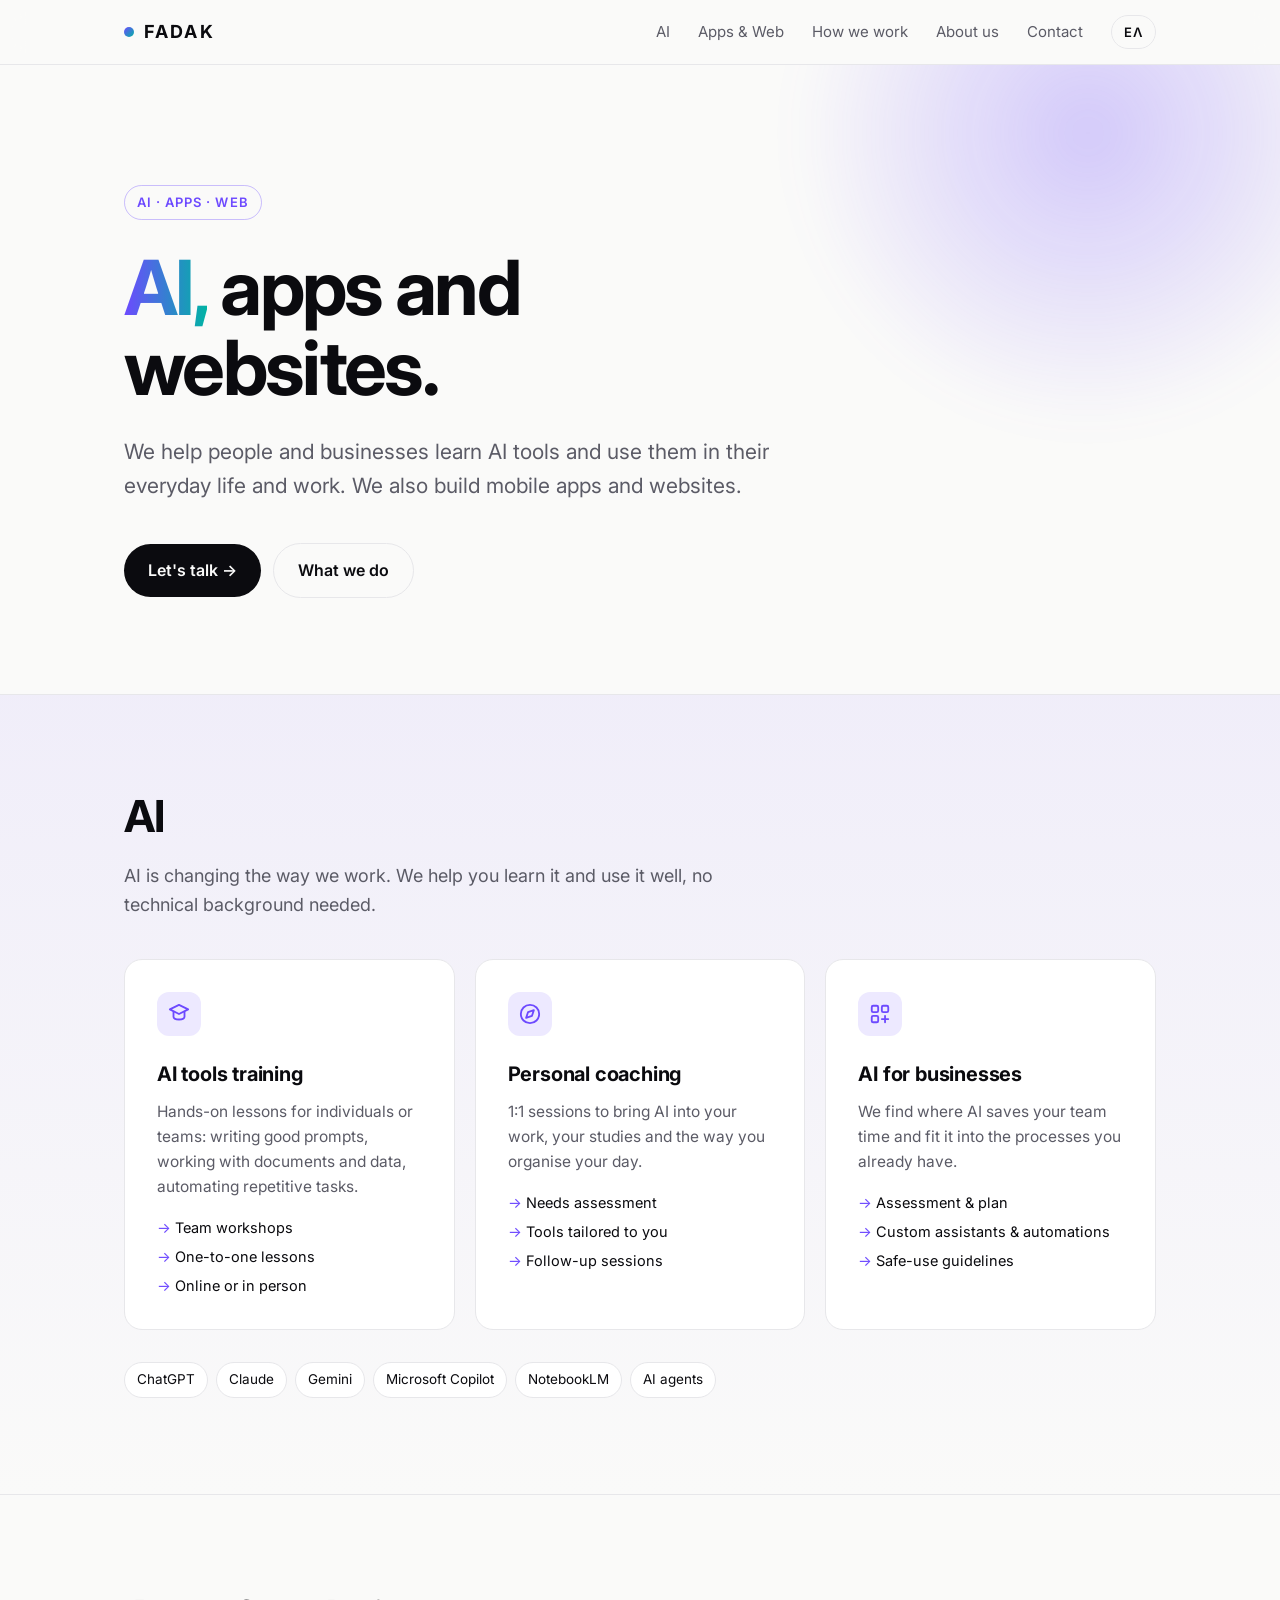
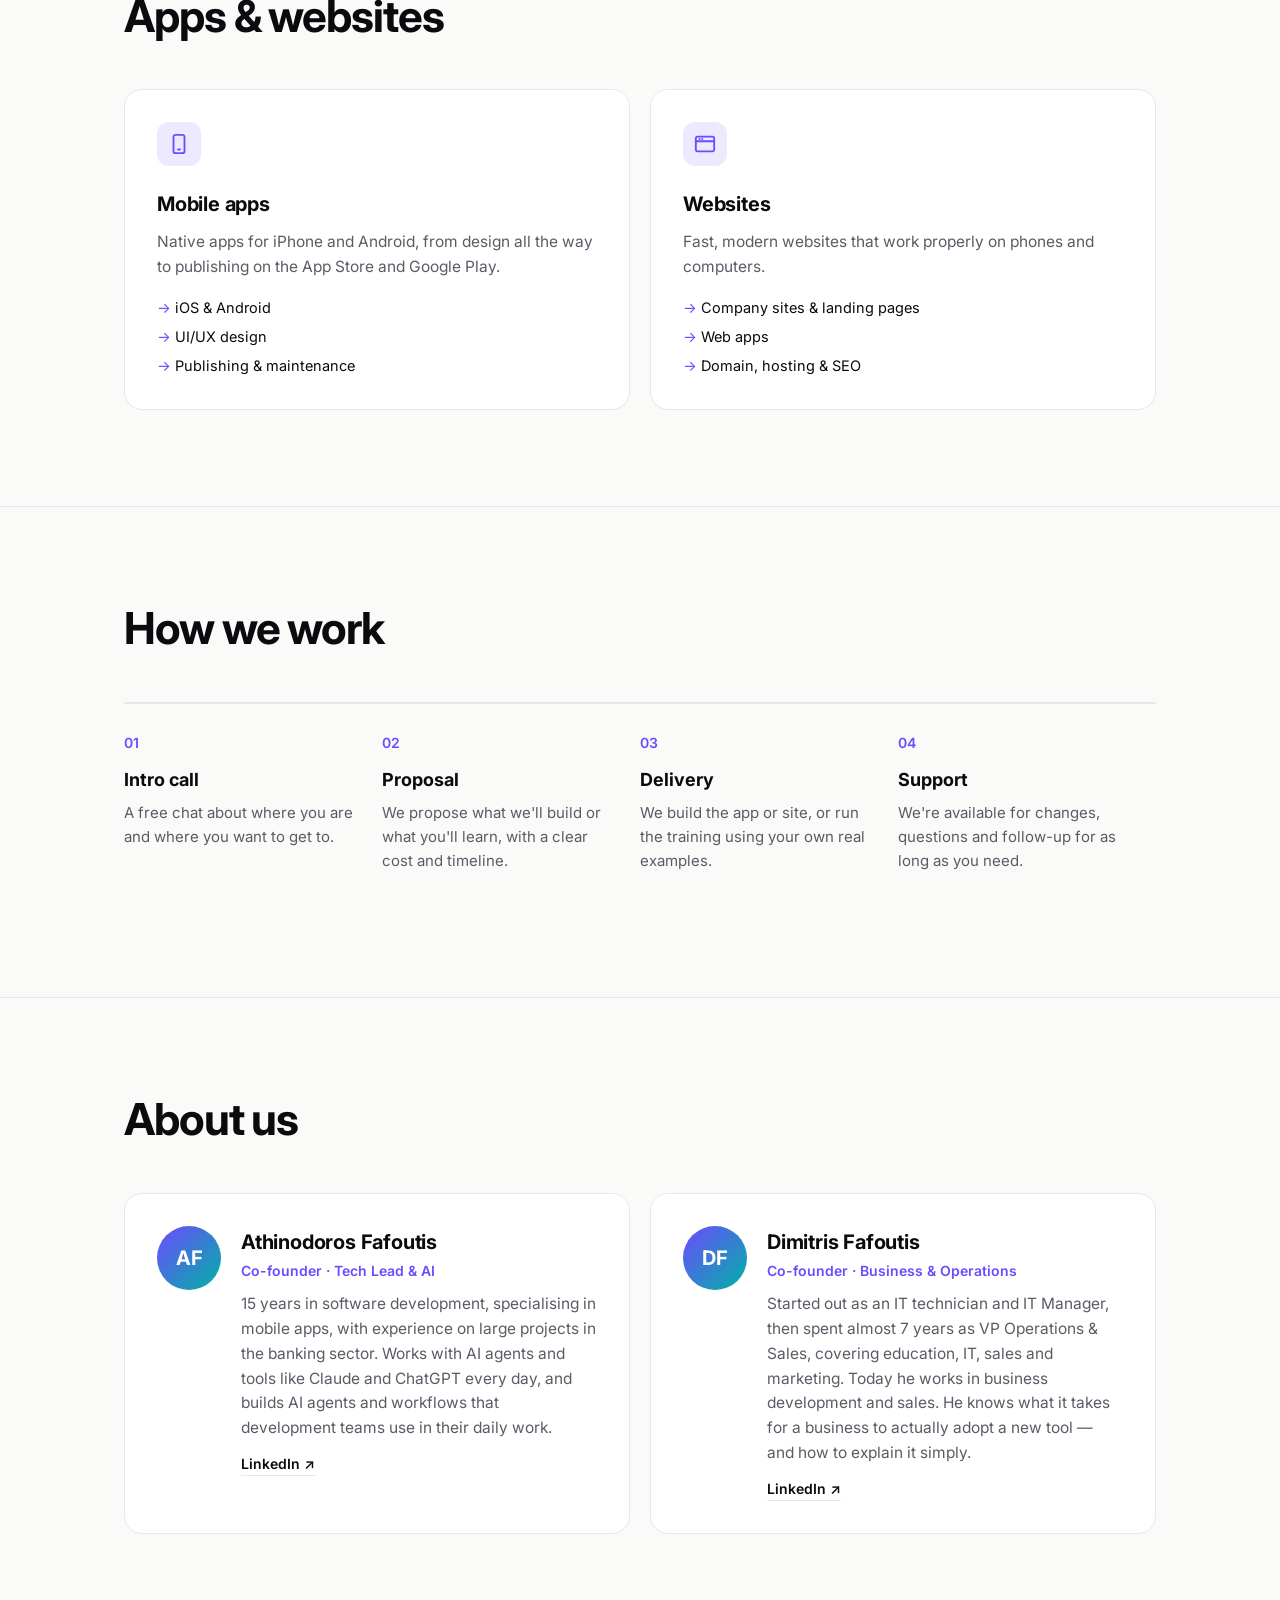
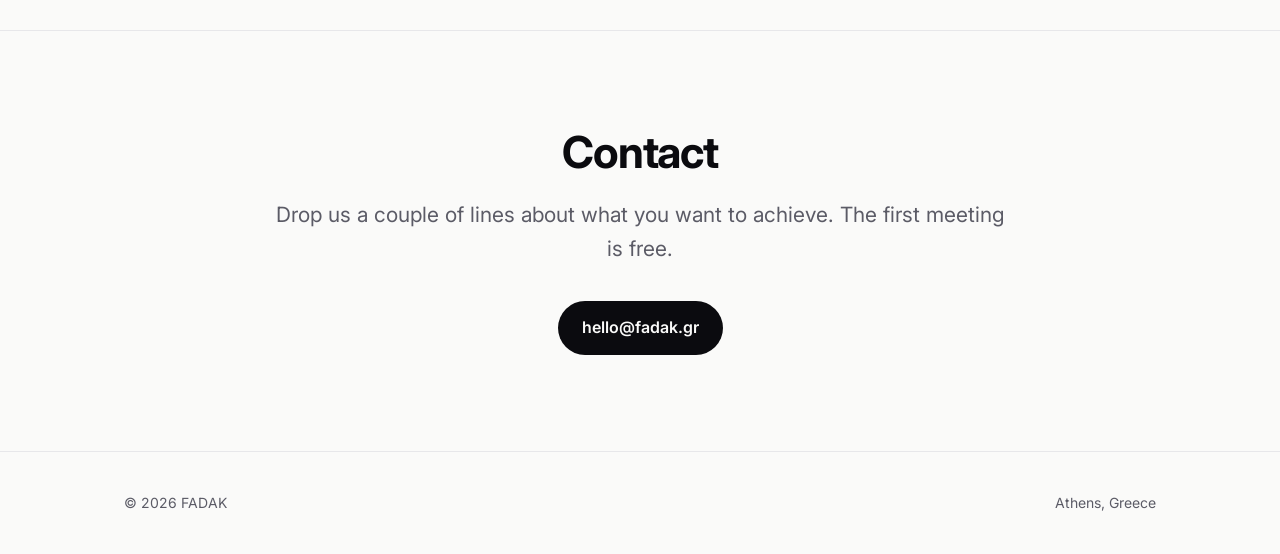
==== en/index.html @ bdc02e96 "Add English version" ====
<!doctype html>
<html lang="en">
<head>
<meta charset="utf-8">
<meta name="viewport" content="width=device-width, initial-scale=1">
<title>FADAK — AI, Apps & Web</title>
<meta name="description" content="FADAK: AI tools training and coaching, mobile apps and websites for people and businesses.">
<meta property="og:title" content="FADAK — AI, Apps & Web">
<meta property="og:description" content="AI tools training, mobile apps and websites.">
<meta property="og:url" content="https://fadak.gr/en/">
<meta property="og:type" content="website">
<link rel="canonical" href="https://fadak.gr/en/">
<link rel="alternate" hreflang="el" href="https://fadak.gr/">
<link rel="alternate" hreflang="en" href="https://fadak.gr/en/">
<link rel="alternate" hreflang="x-default" href="https://fadak.gr/">
<link rel="icon" href="data:image/svg+xml,<svg xmlns='http://www.w3.org/2000/svg' viewBox='0 0 32 32'><rect width='32' height='32' rx='8' fill='%230b0b0f'/><circle cx='16' cy='16' r='6' fill='%237c5cff'/></svg>">
<link rel="preconnect" href="https://fonts.googleapis.com">
<link rel="preconnect" href="https://fonts.gstatic.com" crossorigin>
<link href="https://fonts.googleapis.com/css2?family=Inter:wght@400;500;600;700&display=swap" rel="stylesheet">
<link rel="stylesheet" href="../style.css">
</head>
<body>

<nav>
  <div class="wrap">
    <a href="#" class="logo"><i></i>FADAK</a>
    <div class="nav-right">
    <ul>
      <li><a href="#ai">AI</a></li>
      <li><a href="#services">Apps & Web</a></li>
      <li><a href="#how">How we work</a></li>
      <li><a href="#about">About us</a></li>
      <li><a href="#contact">Contact</a></li>
    </ul>
    <a class="lang" href="../" hreflang="el" lang="el">ΕΛ</a>
    </div>
  </div>
</nav>

<header class="hero">
  <div class="wrap">
    <span class="eyebrow">AI · Apps · Web</span>
    <h1><span>AI,</span> apps and websites.</h1>
    <p class="lead">We help people and businesses learn AI tools and use them in their everyday life and work. We also build mobile apps and websites.</p>
    <a class="btn btn-primary" href="#contact">Let's talk →</a>
    <a class="btn btn-ghost" href="#ai">What we do</a>
  </div>
</header>

<section id="ai">
  <div class="wrap">
    <h2 class="reveal">AI</h2>
    <p class="intro reveal">AI is changing the way we work. We help you learn it and use it well, no technical background needed.</p>
    <div class="grid grid-3">
      <article class="card reveal">
        <div class="ico">
          <svg width="22" height="22" viewBox="0 0 24 24" fill="none" stroke="currentColor" stroke-width="2" stroke-linecap="round" stroke-linejoin="round"><path d="M2 7l10-5 10 5-10 5z"/><path d="M6 9.5V15c0 1.7 2.7 3 6 3s6-1.3 6-3V9.5"/></svg>
        </div>
        <h3>AI tools training</h3>
        <p>Hands-on lessons for individuals or teams: writing good prompts, working with documents and data, automating repetitive tasks.</p>
        <ul><li>Team workshops</li><li>One-to-one lessons</li><li>Online or in person</li></ul>
      </article>

      <article class="card reveal">
        <div class="ico">
          <svg width="22" height="22" viewBox="0 0 24 24" fill="none" stroke="currentColor" stroke-width="2" stroke-linecap="round" stroke-linejoin="round"><circle cx="12" cy="12" r="10"/><path d="M16.2 7.8l-2.1 6.3-6.3 2.1 2.1-6.3z"/></svg>
        </div>
        <h3>Personal coaching</h3>
        <p>1:1 sessions to bring AI into your work, your studies and the way you organise your day.</p>
        <ul><li>Needs assessment</li><li>Tools tailored to you</li><li>Follow-up sessions</li></ul>
      </article>

      <article class="card reveal">
        <div class="ico">
          <svg width="22" height="22" viewBox="0 0 24 24" fill="none" stroke="currentColor" stroke-width="2" stroke-linecap="round" stroke-linejoin="round"><rect x="3" y="3" width="7" height="7" rx="1.5"/><rect x="14" y="3" width="7" height="7" rx="1.5"/><rect x="3" y="14" width="7" height="7" rx="1.5"/><path d="M17.5 14v7M14 17.5h7"/></svg>
        </div>
        <h3>AI for businesses</h3>
        <p>We find where AI saves your team time and fit it into the processes you already have.</p>
        <ul><li>Assessment & plan</li><li>Custom assistants & automations</li><li>Safe-use guidelines</li></ul>
      </article>
    </div>
    <div class="tags reveal">
      <span>ChatGPT</span><span>Claude</span><span>Gemini</span><span>Microsoft Copilot</span><span>NotebookLM</span><span>AI agents</span>
    </div>
  </div>
</section>

<section id="services">
  <div class="wrap">
    <h2 class="reveal">Apps & websites</h2>

    <div class="grid">
      <article class="card reveal">
        <div class="ico">
          <svg width="22" height="22" viewBox="0 0 24 24" fill="none" stroke="currentColor" stroke-width="2" stroke-linecap="round" stroke-linejoin="round"><rect x="6" y="2" width="12" height="20" rx="2.5"/><path d="M11 18h2"/></svg>
        </div>
        <h3>Mobile apps</h3>
        <p>Native apps for iPhone and Android, from design all the way to publishing on the App Store and Google Play.</p>
        <ul><li>iOS & Android</li><li>UI/UX design</li><li>Publishing & maintenance</li></ul>
      </article>

      <article class="card reveal">
        <div class="ico">
          <svg width="22" height="22" viewBox="0 0 24 24" fill="none" stroke="currentColor" stroke-width="2" stroke-linecap="round" stroke-linejoin="round"><rect x="2" y="4" width="20" height="16" rx="2"/><path d="M2 9h20"/><path d="M6 6.5h.01M9 6.5h.01"/></svg>
        </div>
        <h3>Websites</h3>
        <p>Fast, modern websites that work properly on phones and computers.</p>
        <ul><li>Company sites & landing pages</li><li>Web apps</li><li>Domain, hosting & SEO</li></ul>
      </article>
    </div>
  </div>
</section>

<section id="how">
  <div class="wrap">
    <h2 class="reveal">How we work</h2>
    <div class="steps">
      <div class="step reveal"><h4>Intro call</h4><p>A free chat about where you are and where you want to get to.</p></div>
      <div class="step reveal"><h4>Proposal</h4><p>We propose what we'll build or what you'll learn, with a clear cost and timeline.</p></div>
      <div class="step reveal"><h4>Delivery</h4><p>We build the app or site, or run the training using your own real examples.</p></div>
      <div class="step reveal"><h4>Support</h4><p>We're available for changes, questions and follow-up for as long as you need.</p></div>
    </div>
  </div>
</section>

<section id="about">
  <div class="wrap">
    <h2 class="reveal">About us</h2>
    <div class="team">
      <div class="card person reveal">
        <div class="avatar">AF</div>
        <div>
          <h3>Athinodoros Fafoutis</h3>
          <div class="role">Co-founder · Tech Lead & AI</div>
          <p>15 years in software development, specialising in mobile apps, with experience on large projects in the banking sector. Works with AI agents and tools like Claude and ChatGPT every day, and builds AI agents and workflows that development teams use in their daily work.</p>
          <a class="in" href="https://www.linkedin.com/in/athensgift/" target="_blank" rel="noopener">LinkedIn ↗</a>
        </div>
      </div>
      <div class="card person reveal">
        <div class="avatar">DF</div>
        <div>
          <h3>Dimitris Fafoutis</h3>
          <div class="role">Co-founder · Business & Operations</div>
          <p>Started out as an IT technician and IT Manager, then spent almost 7 years as VP Operations & Sales, covering education, IT, sales and marketing. Today he works in business development and sales. He knows what it takes for a business to actually adopt a new tool — and how to explain it simply.</p>
          <a class="in" href="https://www.linkedin.com/in/fafodimi/" target="_blank" rel="noopener">LinkedIn ↗</a>
        </div>
      </div>
    </div>
  </div>
</section>

<section id="contact" class="contact">
  <div class="wrap">
    <h2 class="reveal">Contact</h2>
    <p class="lead reveal">Drop us a couple of lines about what you want to achieve. The first meeting is free.</p>
    <a class="btn btn-primary reveal" href="mailto:hello@fadak.gr">hello@fadak.gr</a>
  </div>
</section>

<footer>
  <div class="wrap">
    <span>© <span id="y">2026</span> FADAK</span>
    <span>Athens, Greece</span>
  </div>
</footer>

<script src="../main.js"></script>
</body>
</html>
---- style.css ----
:root{
  --bg:#fafaf9; --surface:#ffffff; --text:#0b0b0f; --muted:#5b5b66; --line:#e7e7ea;
  --accent:#6d4aff; --accent-2:#00b3a4; --radius:18px; --max:1080px;
}
@media (prefers-color-scheme: dark){
  :root{ --bg:#0b0b0f; --surface:#131318; --text:#f3f3f5; --muted:#a0a0ab; --line:#24242c; --accent:#8b72ff; --accent-2:#2fd3c4; }
}
*{box-sizing:border-box;margin:0;padding:0}
html{scroll-behavior:smooth}
body{font-family:Inter,system-ui,-apple-system,sans-serif;background:var(--bg);color:var(--text);line-height:1.6;-webkit-font-smoothing:antialiased}
a{color:inherit;text-decoration:none}
.wrap{max-width:var(--max);margin:0 auto;padding:0 24px}

/* nav */
nav{position:sticky;top:0;z-index:10;backdrop-filter:blur(12px);background:color-mix(in srgb,var(--bg) 80%,transparent);border-bottom:1px solid var(--line)}
nav .wrap{display:flex;align-items:center;justify-content:space-between;height:64px}
.logo{font-weight:700;letter-spacing:.12em;font-size:18px;display:flex;align-items:center;gap:10px}
.logo i{width:10px;height:10px;border-radius:50%;background:linear-gradient(135deg,var(--accent),var(--accent-2))}
nav ul{display:flex;gap:28px;list-style:none;font-size:15px;color:var(--muted)}
nav ul a:hover{color:var(--text)}
.nav-right{display:flex;align-items:center;gap:28px}
.lang{font-size:13px;font-weight:600;letter-spacing:.06em;padding:6px 12px;border:1px solid var(--line);border-radius:999px}
.lang:hover{border-color:var(--text)}
@media (max-width:640px){nav ul{display:none}}

/* hero */
.hero{padding:120px 0 96px;position:relative;overflow:hidden}
.hero::before{content:"";position:absolute;inset:-40% -10% auto auto;width:640px;height:640px;border-radius:50%;
  background:radial-gradient(circle,color-mix(in srgb,var(--accent) 28%,transparent),transparent 65%);filter:blur(20px);z-index:-1}
.eyebrow{display:inline-block;font-size:13px;font-weight:600;letter-spacing:.08em;text-transform:uppercase;color:var(--accent);
  border:1px solid color-mix(in srgb,var(--accent) 35%,transparent);padding:6px 12px;border-radius:999px;margin-bottom:28px}
h1{font-size:clamp(40px,7vw,76px);line-height:1.05;letter-spacing:-.035em;font-weight:700;max-width:14ch}
h1 span{background:linear-gradient(90deg,var(--accent),var(--accent-2));-webkit-background-clip:text;background-clip:text;color:transparent}
.lead{font-size:clamp(18px,2.2vw,21px);color:var(--muted);max-width:56ch;margin:28px 0 40px}
.btn{display:inline-flex;align-items:center;gap:8px;padding:14px 24px;border-radius:999px;font-weight:600;font-size:16px;transition:transform .15s ease,opacity .15s}
.btn:hover{transform:translateY(-1px)}
.btn-primary{background:var(--text);color:var(--bg)}
.btn-ghost{border:1px solid var(--line);margin-left:8px}

/* sections */
section{padding:96px 0;border-top:1px solid var(--line)}
.label{font-size:13px;font-weight:600;letter-spacing:.08em;text-transform:uppercase;color:var(--muted);margin-bottom:14px}
h2{font-size:clamp(30px,4vw,44px);letter-spacing:-.025em;line-height:1.15;font-weight:700;max-width:22ch;margin-bottom:48px}

.grid{display:grid;gap:20px;grid-template-columns:repeat(auto-fit,minmax(min(100%,400px),1fr))}
.grid-3{grid-template-columns:repeat(auto-fit,minmax(min(100%,280px),1fr))}
#ai{background:linear-gradient(180deg,color-mix(in srgb,var(--accent) 7%,var(--bg)),var(--bg))}
.intro{color:var(--muted);font-size:18px;max-width:60ch;margin:-28px 0 40px}
.tags{display:flex;flex-wrap:wrap;gap:8px;margin-top:32px}
.tags span{font-size:13.5px;padding:6px 12px;border-radius:999px;border:1px solid var(--line);background:var(--surface)}
.card{background:var(--surface);border:1px solid var(--line);border-radius:var(--radius);padding:32px;transition:border-color .2s,transform .2s}
.card:hover{border-color:color-mix(in srgb,var(--accent) 50%,var(--line));transform:translateY(-2px)}
.card .ico{width:44px;height:44px;border-radius:12px;display:grid;place-items:center;margin-bottom:22px;
  background:color-mix(in srgb,var(--accent) 12%,transparent);color:var(--accent)}
.card h3{font-size:20px;letter-spacing:-.01em;margin-bottom:10px}
.card p{color:var(--muted);font-size:15.5px}
.card ul{list-style:none;margin-top:16px;display:grid;gap:6px;font-size:14.5px}
.card li::before{content:"→ ";color:var(--accent)}

/* steps */
.steps{display:grid;gap:0;grid-template-columns:repeat(auto-fit,minmax(220px,1fr));counter-reset:s}
.step{padding:28px 24px 28px 0;border-top:2px solid var(--line);position:relative}
.step::before{counter-increment:s;content:"0" counter(s);font-size:14px;font-weight:600;color:var(--accent);display:block;margin-bottom:12px}
.step h4{font-size:18px;margin-bottom:6px}
.step p{color:var(--muted);font-size:15px}

/* team */
.team{display:grid;gap:20px;grid-template-columns:repeat(auto-fit,minmax(300px,1fr))}
.person{display:flex;gap:20px;align-items:flex-start}
.avatar{flex:none;width:64px;height:64px;border-radius:50%;display:grid;place-items:center;font-weight:700;font-size:20px;color:#fff;
  background:linear-gradient(135deg,var(--accent),var(--accent-2))}
.person h3{font-size:20px;margin-bottom:2px}
.person .role{color:var(--accent);font-size:14px;font-weight:600;margin-bottom:10px}
.person p{color:var(--muted);font-size:15.5px}
.person a.in{display:inline-block;margin-top:12px;font-size:14px;font-weight:600;border-bottom:1px solid var(--line)}
.person a.in:hover{border-color:var(--text)}

/* contact */
.contact{text-align:center}
.contact h2{margin:0 auto 20px}
.contact .lead{margin:0 auto 36px}
footer{padding:40px 0;border-top:1px solid var(--line);color:var(--muted);font-size:14px}
footer .wrap{display:flex;justify-content:space-between;flex-wrap:wrap;gap:12px}

.reveal{opacity:0;transform:translateY(16px);transition:opacity .7s ease,transform .7s ease}
.reveal.in{opacity:1;transform:none}
@media (prefers-reduced-motion:reduce){.reveal{opacity:1;transform:none;transition:none}html{scroll-behavior:auto}}
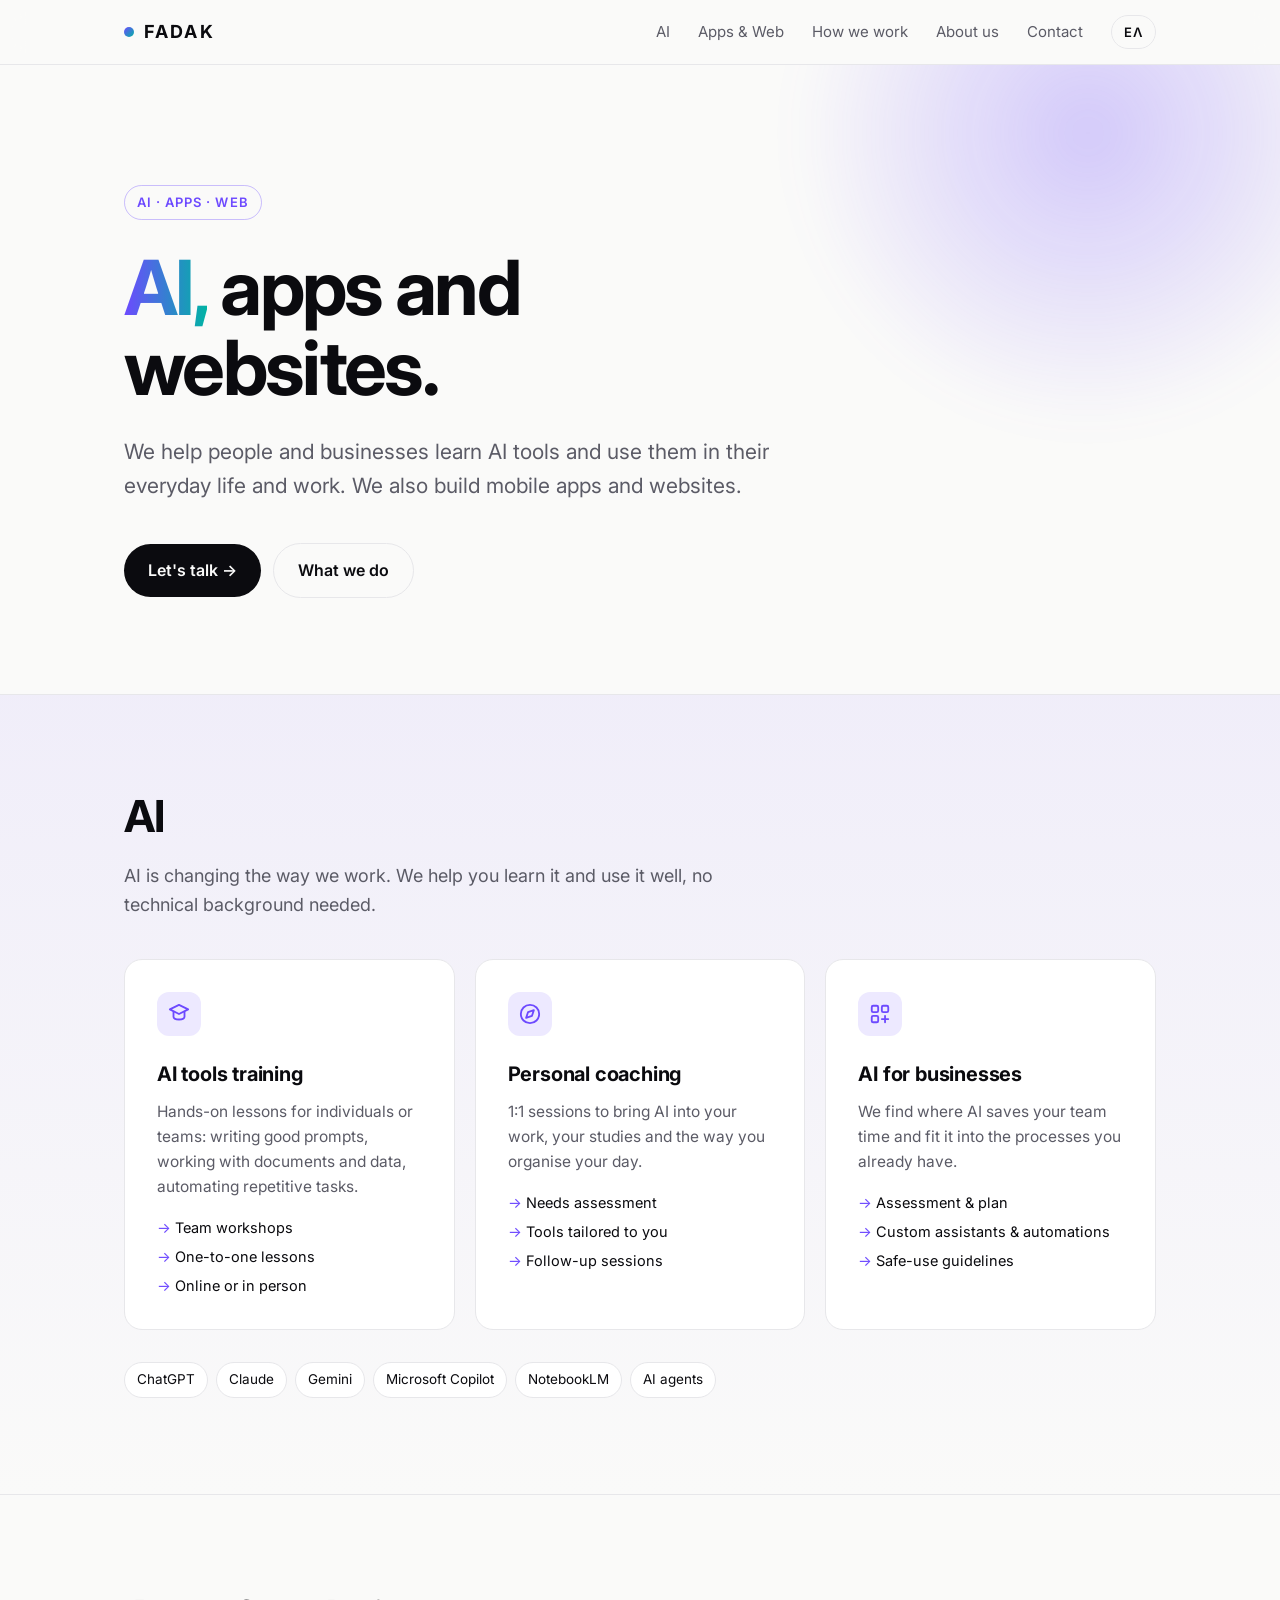
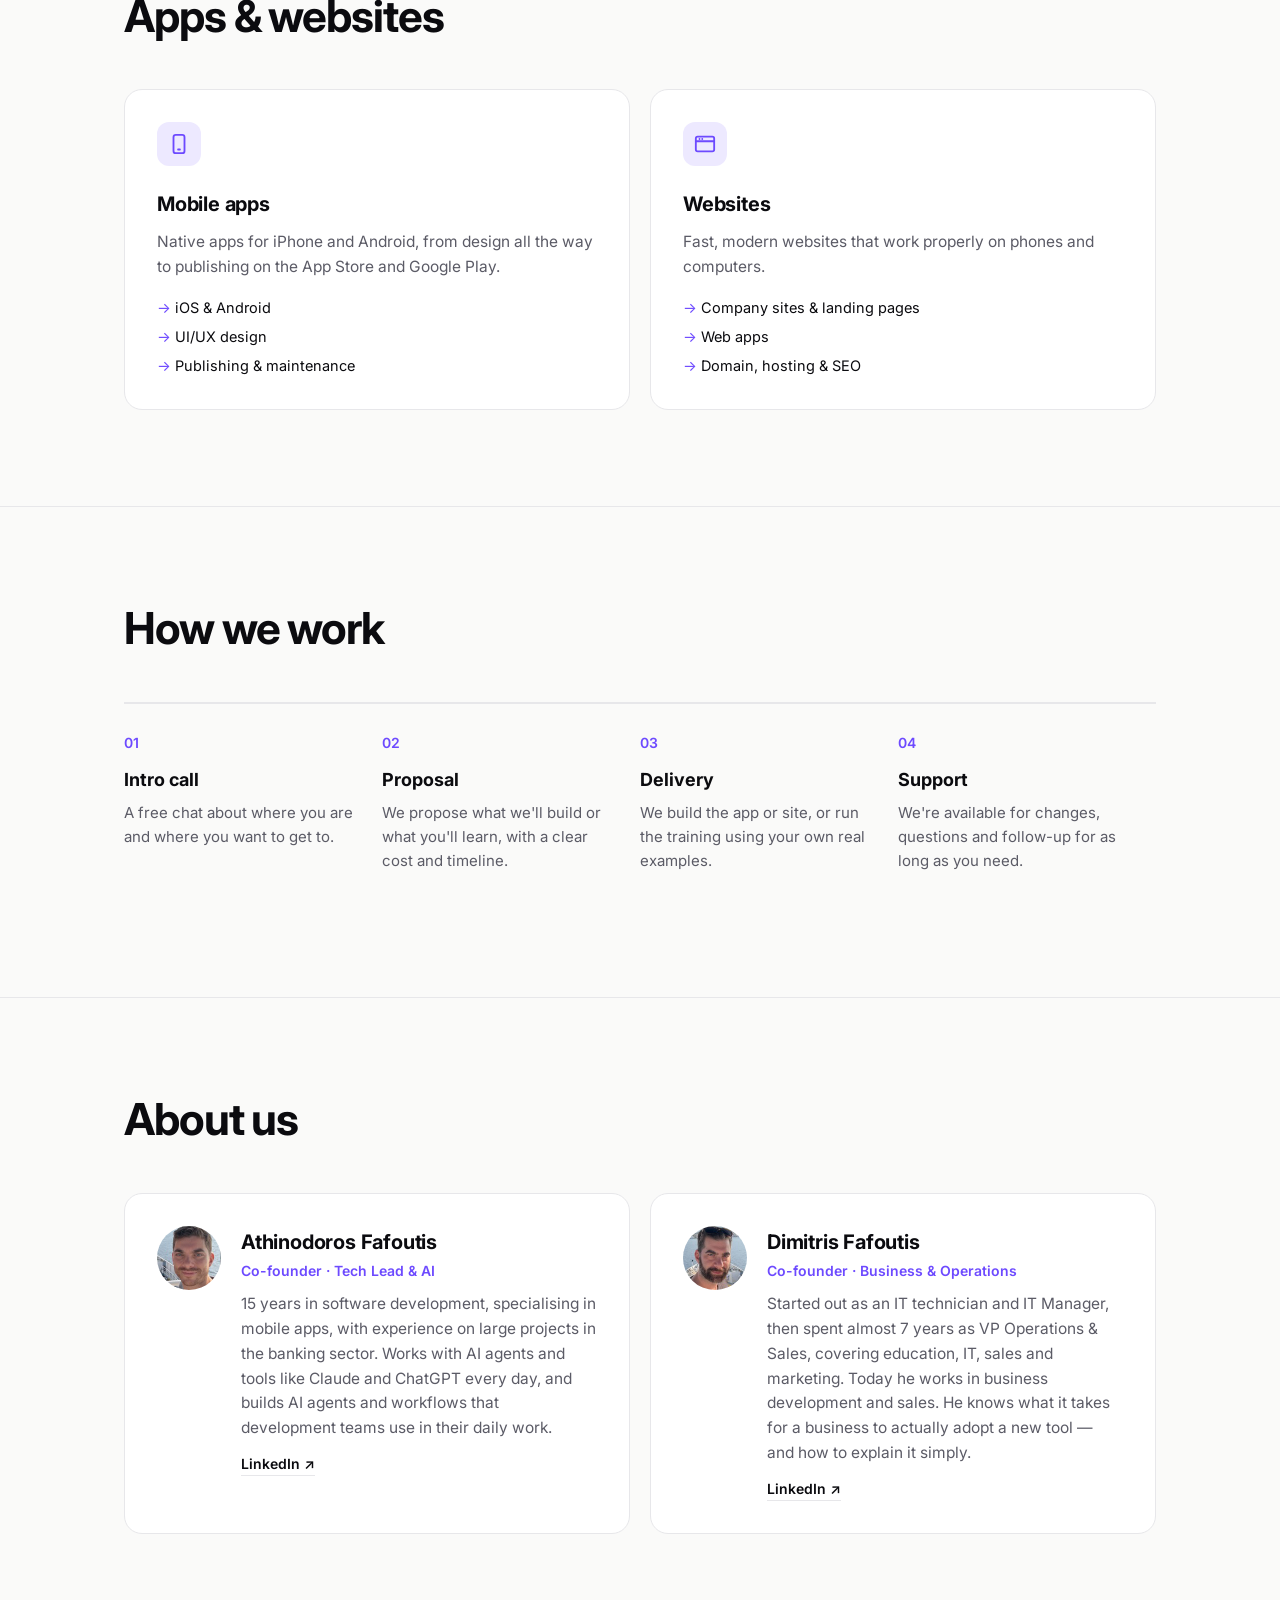
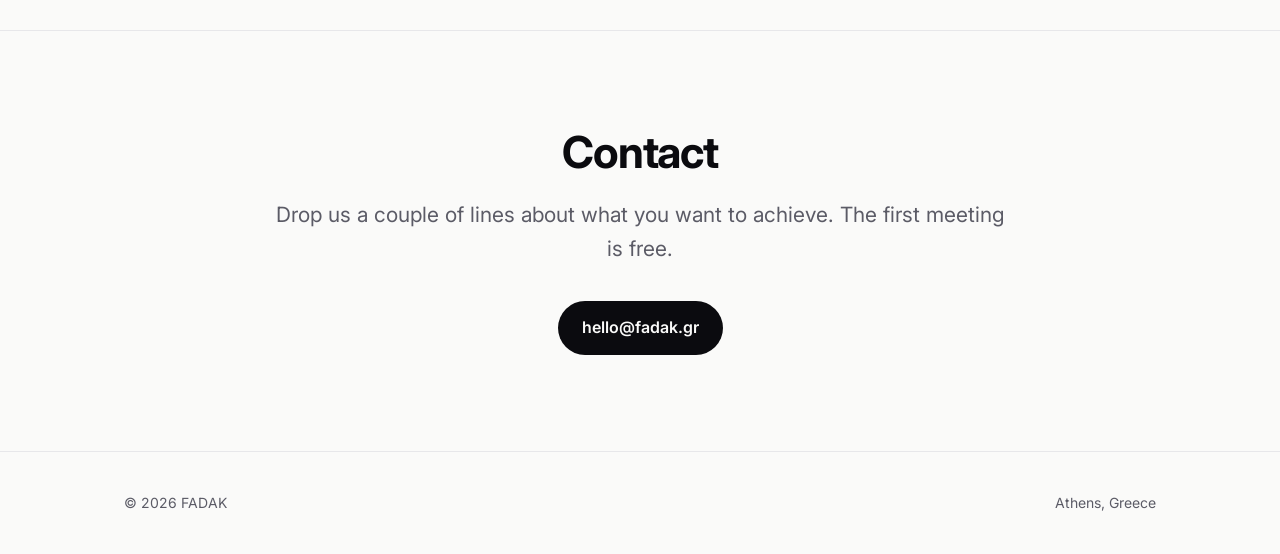
==== commit 0c14b269: "Use photos for avatars (EN)" ====
--- a/en/index.html
+++ b/en/index.html
@@ -128,7 +128,7 @@
     <h2 class="reveal">About us</h2>
     <div class="team">
       <div class="card person reveal">
-        <div class="avatar">AF</div>
+        <img class="avatar" src="../img/athinodoros.jpg" alt="Athinodoros Fafoutis" width="64" height="64">
         <div>
           <h3>Athinodoros Fafoutis</h3>
           <div class="role">Co-founder · Tech Lead & AI</div>
@@ -137,7 +137,7 @@
         </div>
       </div>
       <div class="card person reveal">
-        <div class="avatar">DF</div>
+        <img class="avatar" src="../img/dimitris.jpg" alt="Dimitris Fafoutis" width="64" height="64">
         <div>
           <h3>Dimitris Fafoutis</h3>
           <div class="role">Co-founder · Business & Operations</div>
--- a/style.css
+++ b/style.css
@@ -74,6 +74,7 @@
 .person p{color:var(--muted);font-size:15.5px}
 .person a.in{display:inline-block;margin-top:12px;font-size:14px;font-weight:600;border-bottom:1px solid var(--line)}
 .person a.in:hover{border-color:var(--text)}
+img.avatar{object-fit:cover;background:var(--line)}
 
 /* contact */
 .contact{text-align:center}
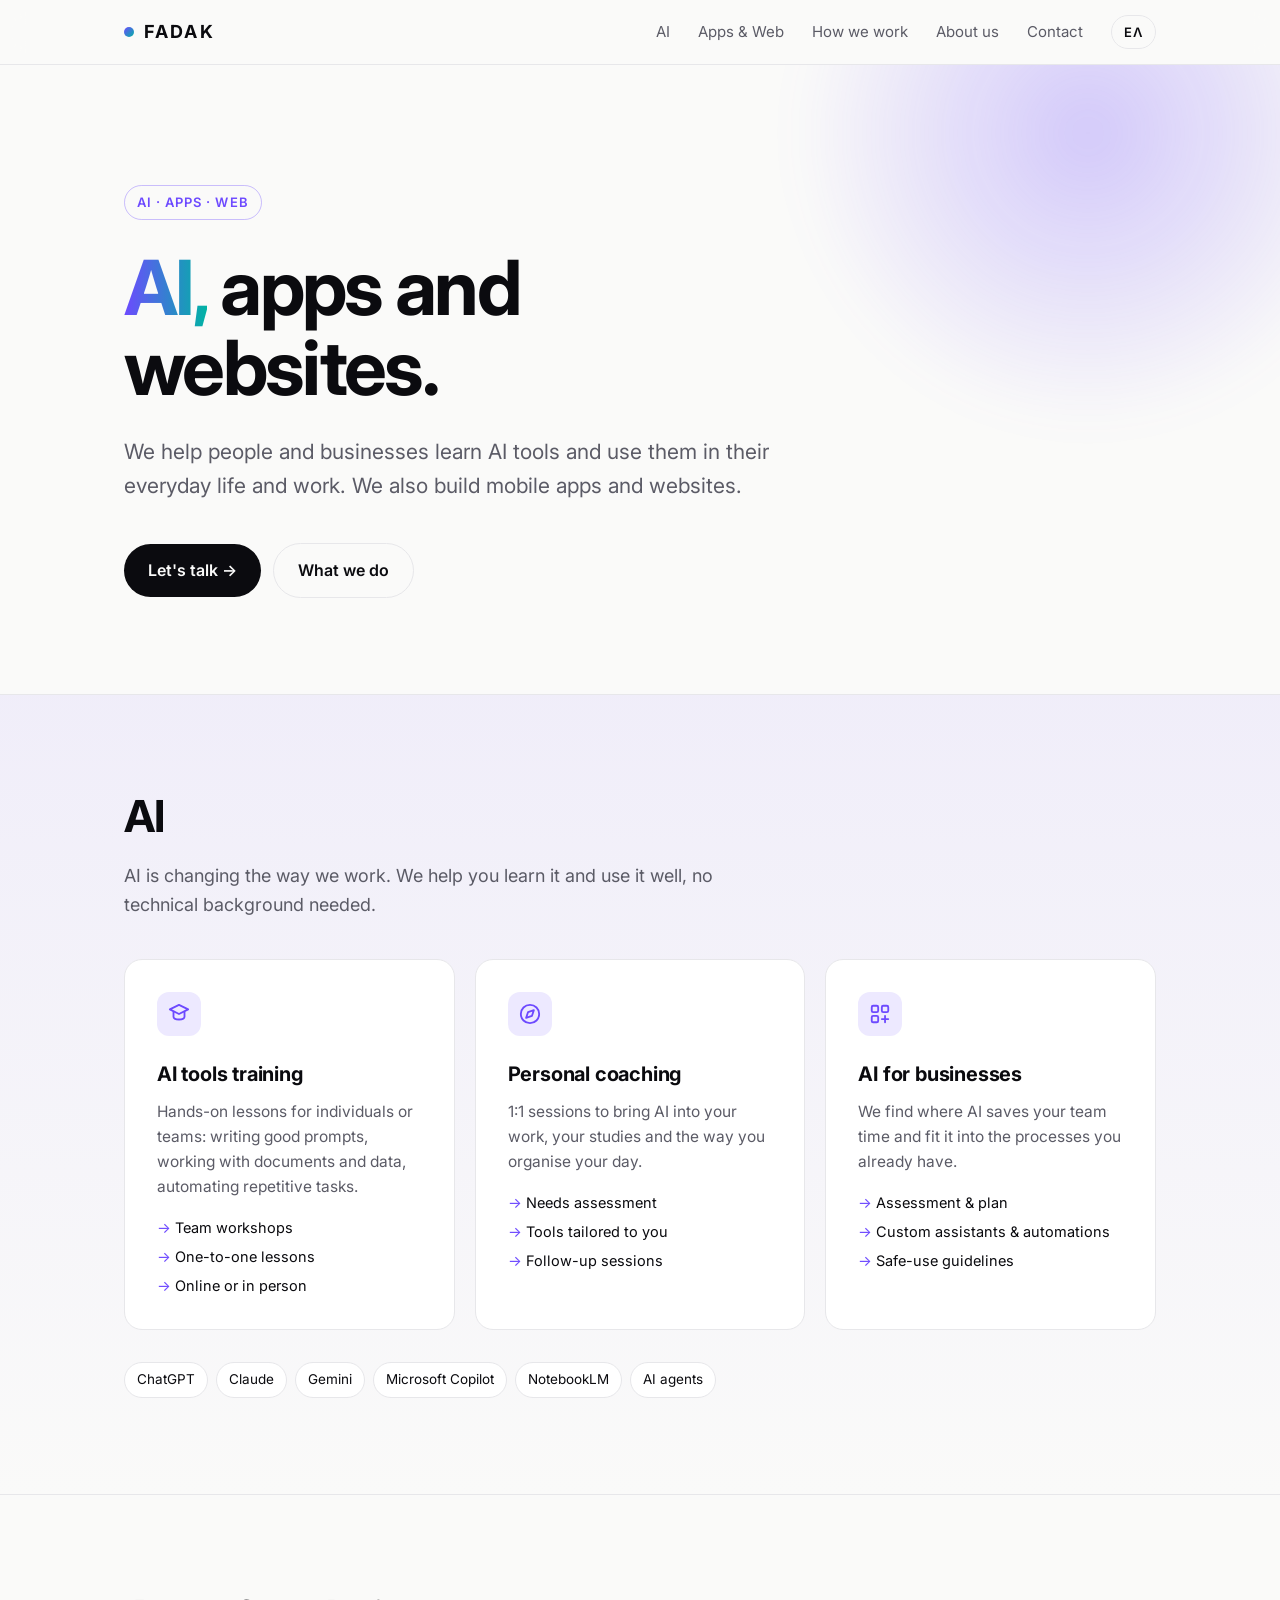
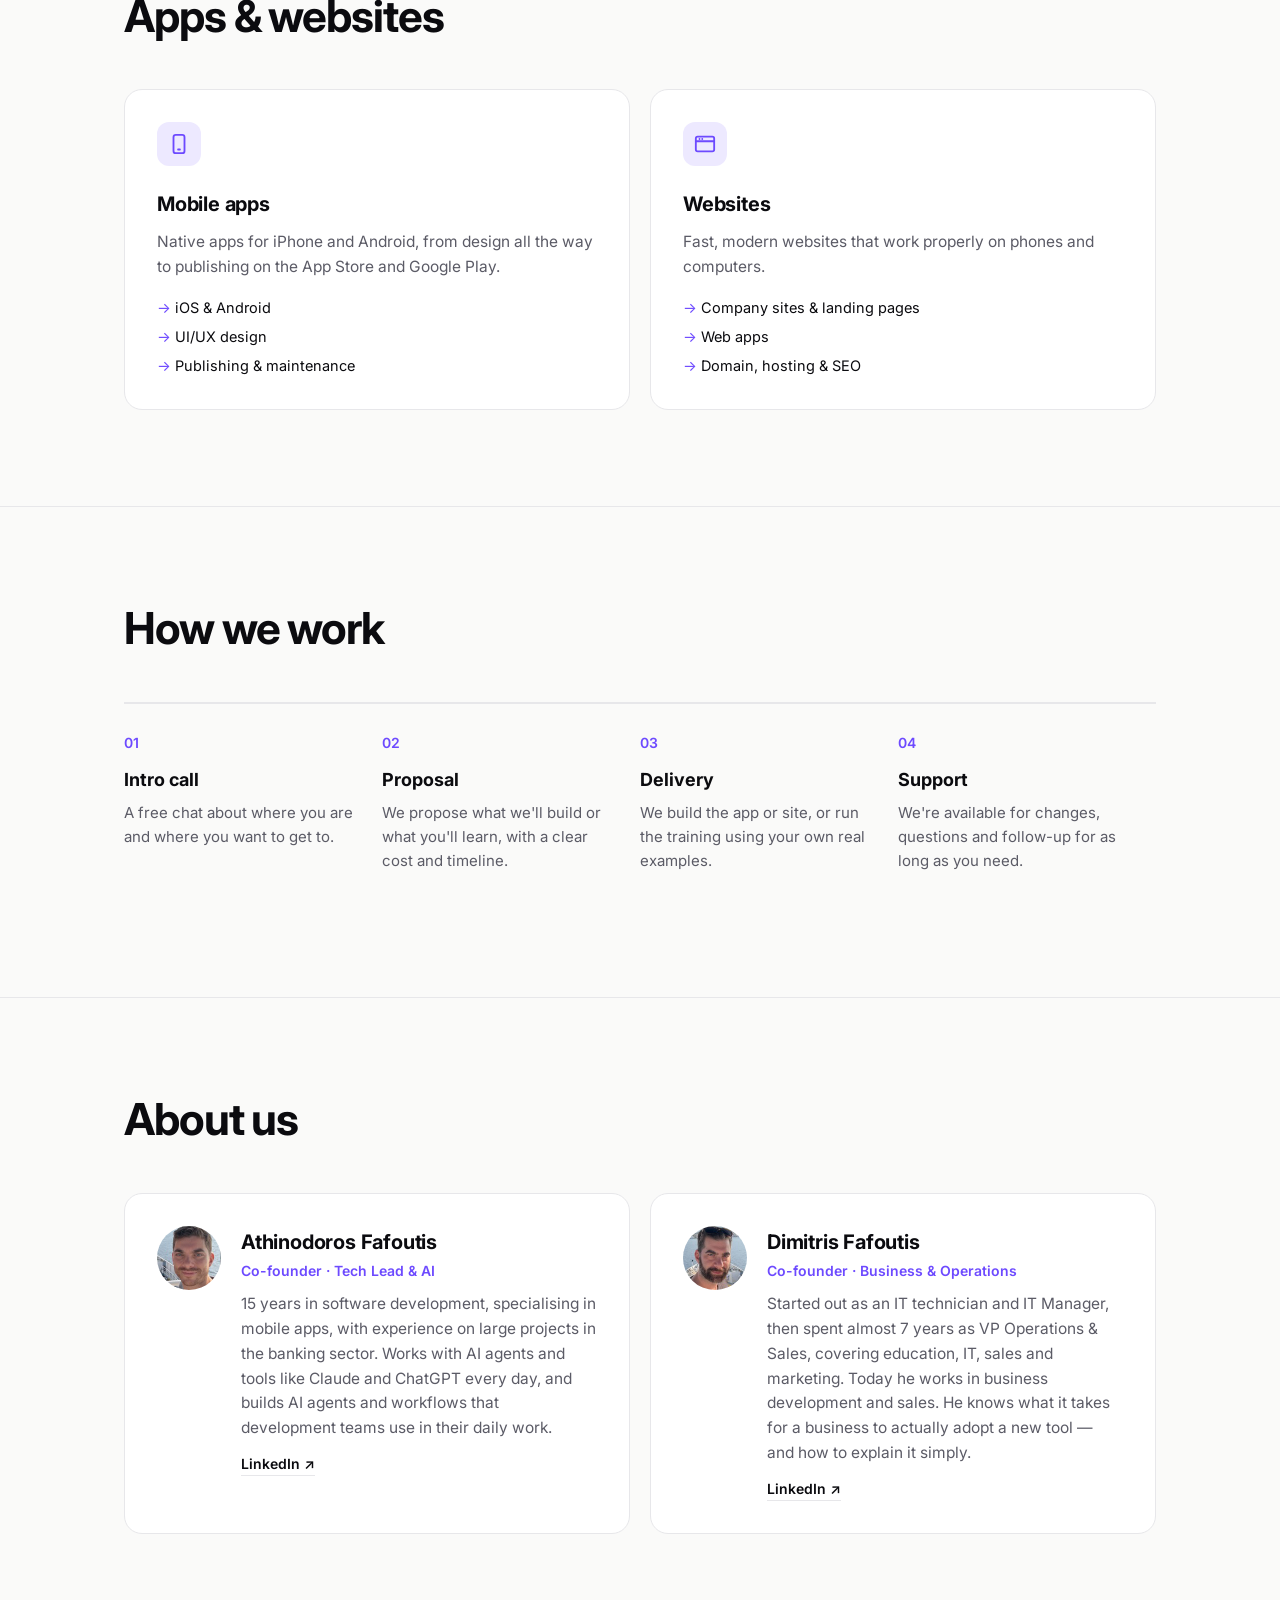
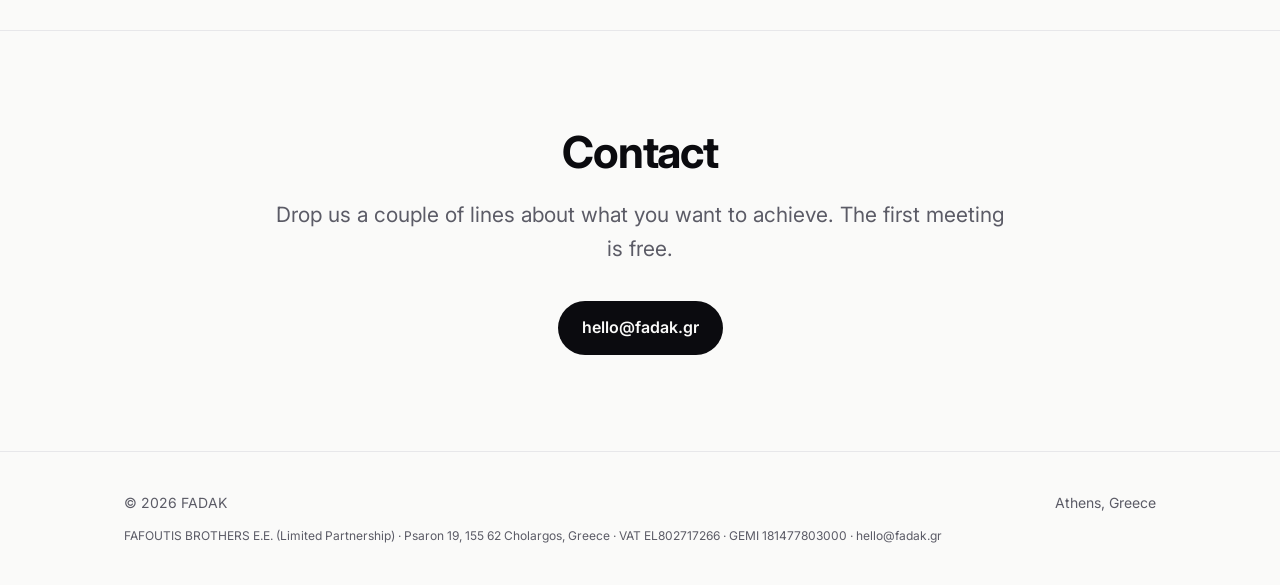
==== commit 71e686de: "Show the company's legal details in the footer Apple checks that the website belongs to the organiza" ====
--- a/en/index.html
+++ b/en/index.html
@@ -161,6 +161,7 @@
   <div class="wrap">
     <span>© <span id="y">2026</span> FADAK</span>
     <span>Athens, Greece</span>
+    <p class="legal">FAFOUTIS BROTHERS E.E. (Limited Partnership) · Psaron 19, 155 62 Cholargos, Greece · VAT EL802717266 · GEMI 181477803000 · <a href="mailto:hello@fadak.gr">hello@fadak.gr</a></p>
   </div>
 </footer>
 
--- a/style.css
+++ b/style.css
@@ -82,6 +82,8 @@
 .contact .lead{margin:0 auto 36px}
 footer{padding:40px 0;border-top:1px solid var(--line);color:var(--muted);font-size:14px}
 footer .wrap{display:flex;justify-content:space-between;flex-wrap:wrap;gap:12px}
+footer .legal{flex-basis:100%;margin:0;font-size:12px;line-height:1.6}
+footer .legal a{color:inherit}
 
 .reveal{opacity:0;transform:translateY(16px);transition:opacity .7s ease,transform .7s ease}
 .reveal.in{opacity:1;transform:none}
